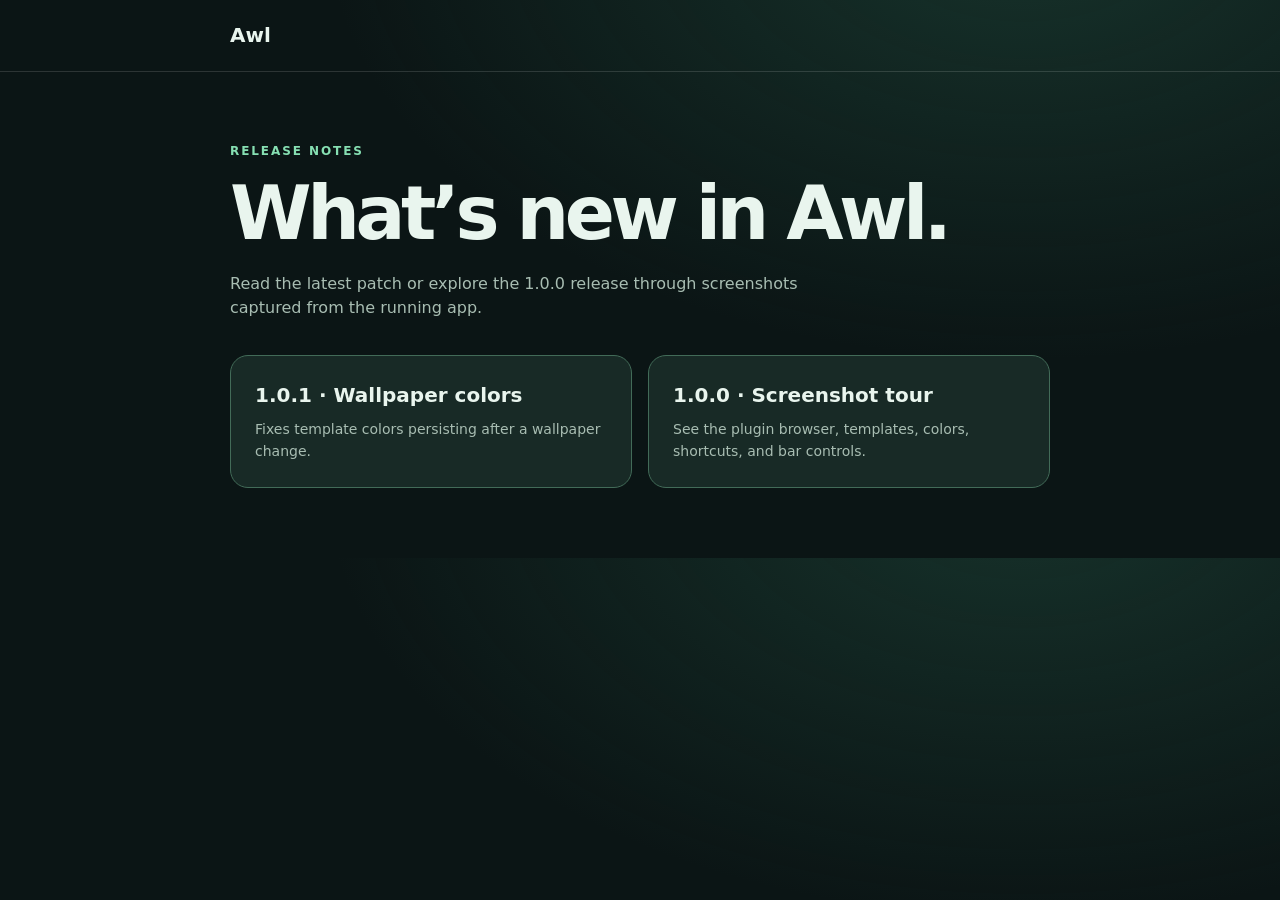
==== docs/index.html @ 85b8131f "Publish Awl What's New docs/index.html" ====
<!doctype html>
<html lang="en">
<head>
  <meta charset="utf-8">
  <meta name="viewport" content="width=device-width, initial-scale=1">
  <meta name="theme-color" content="#0b1515">
  <title>Awl — What's new</title>
  <style>
    :root{color-scheme:dark}*{box-sizing:border-box}body{margin:0;background:radial-gradient(ellipse 700px 440px at 80% -80px,#24544477,transparent),#0b1515;color:#e9f5ee;font:16px/1.55 "Segoe UI",system-ui,sans-serif}.wrap{width:min(820px,calc(100% - 40px));margin:auto}header{border-bottom:1px solid #ffffff22;padding:20px 0;font-size:20px;font-weight:750}main{padding:70px 0}.eyebrow{color:#86dfb2;text-transform:uppercase;font-size:12px;letter-spacing:.16em;font-weight:750}h1{font-size:clamp(42px,8vw,74px);line-height:1.04;letter-spacing:-.06em;margin:14px 0 20px}p{color:#a8bdb2;max-width:600px}.cards{display:grid;grid-template-columns:1fr 1fr;gap:16px;margin-top:34px}.card{display:block;padding:24px;border-radius:18px;border:1px solid #426b58;background:#182a26;color:inherit;text-decoration:none;transition:transform .18s,border-color .18s}.card:hover{transform:translateY(-3px);border-color:#86dfb2}.card strong{display:block;font-size:20px}.card span{display:block;margin-top:8px;color:#a8bdb2;font-size:14px}@media(max-width:600px){.cards{grid-template-columns:1fr}}
  </style>
</head>
<body>
  <header><div class="wrap">Awl</div></header>
  <main class="wrap"><div class="eyebrow">Release notes</div><h1>What’s new in Awl.</h1><p>Read the latest patch or explore the 1.0.0 release through screenshots captured from the running app.</p><div class="cards"><a class="card" href="releases/1.0.1/"><strong>1.0.1 · Wallpaper colors</strong><span>Fixes template colors persisting after a wallpaper change.</span></a><a class="card" href="releases/1.0.0/"><strong>1.0.0 · Screenshot tour</strong><span>See the plugin browser, templates, colors, shortcuts, and bar controls.</span></a></div></main>
</body>
</html>
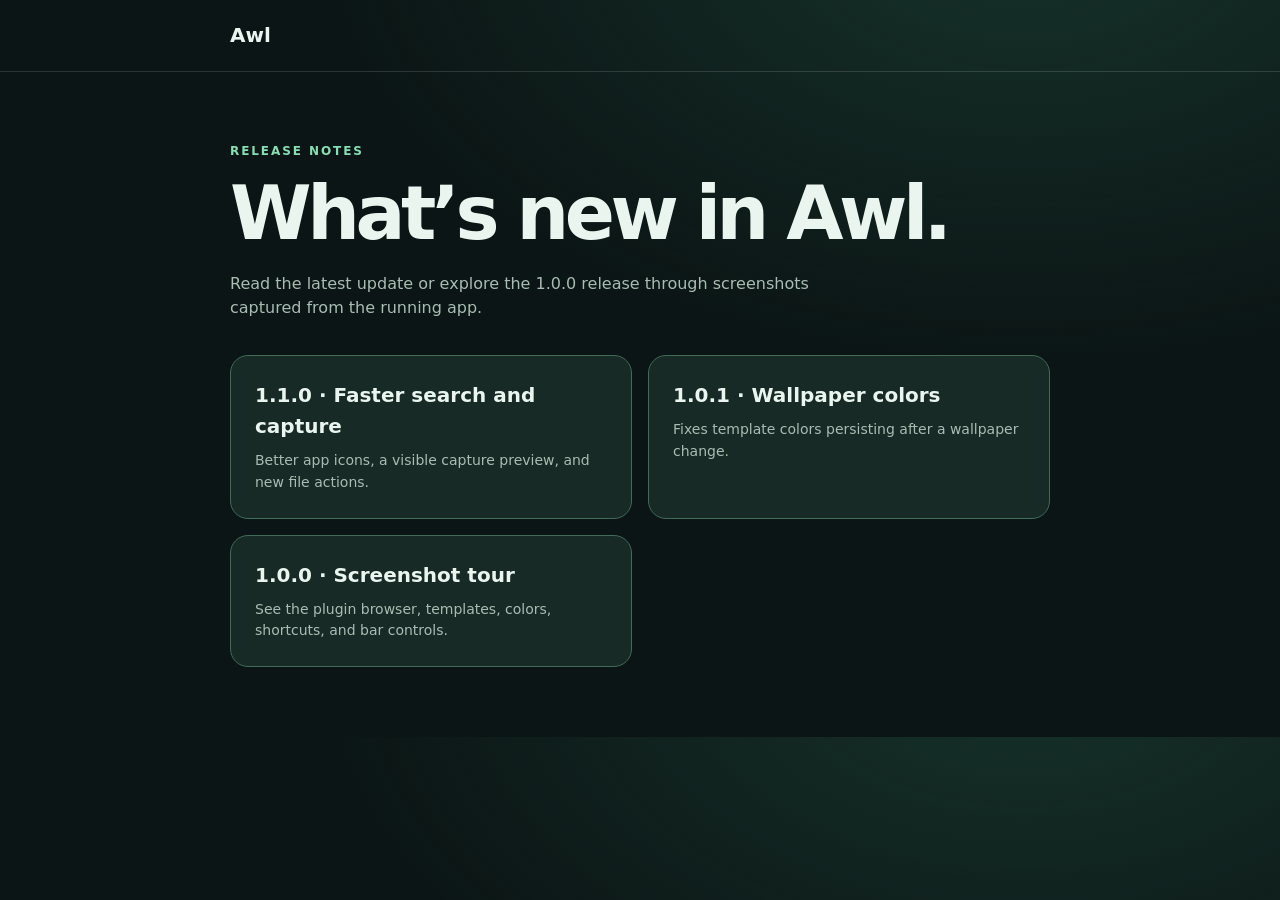
==== commit fd45821c: "Release Awl 1.1.0" ====
--- a/docs/index.html
+++ b/docs/index.html
@@ -11,6 +11,6 @@
 </head>
 <body>
   <header><div class="wrap">Awl</div></header>
-  <main class="wrap"><div class="eyebrow">Release notes</div><h1>What’s new in Awl.</h1><p>Read the latest patch or explore the 1.0.0 release through screenshots captured from the running app.</p><div class="cards"><a class="card" href="releases/1.0.1/"><strong>1.0.1 · Wallpaper colors</strong><span>Fixes template colors persisting after a wallpaper change.</span></a><a class="card" href="releases/1.0.0/"><strong>1.0.0 · Screenshot tour</strong><span>See the plugin browser, templates, colors, shortcuts, and bar controls.</span></a></div></main>
+  <main class="wrap"><div class="eyebrow">Release notes</div><h1>What’s new in Awl.</h1><p>Read the latest update or explore the 1.0.0 release through screenshots captured from the running app.</p><div class="cards"><a class="card" href="releases/1.1.0/"><strong>1.1.0 · Faster search and capture</strong><span>Better app icons, a visible capture preview, and new file actions.</span></a><a class="card" href="releases/1.0.1/"><strong>1.0.1 · Wallpaper colors</strong><span>Fixes template colors persisting after a wallpaper change.</span></a><a class="card" href="releases/1.0.0/"><strong>1.0.0 · Screenshot tour</strong><span>See the plugin browser, templates, colors, shortcuts, and bar controls.</span></a></div></main>
 </body>
 </html>
